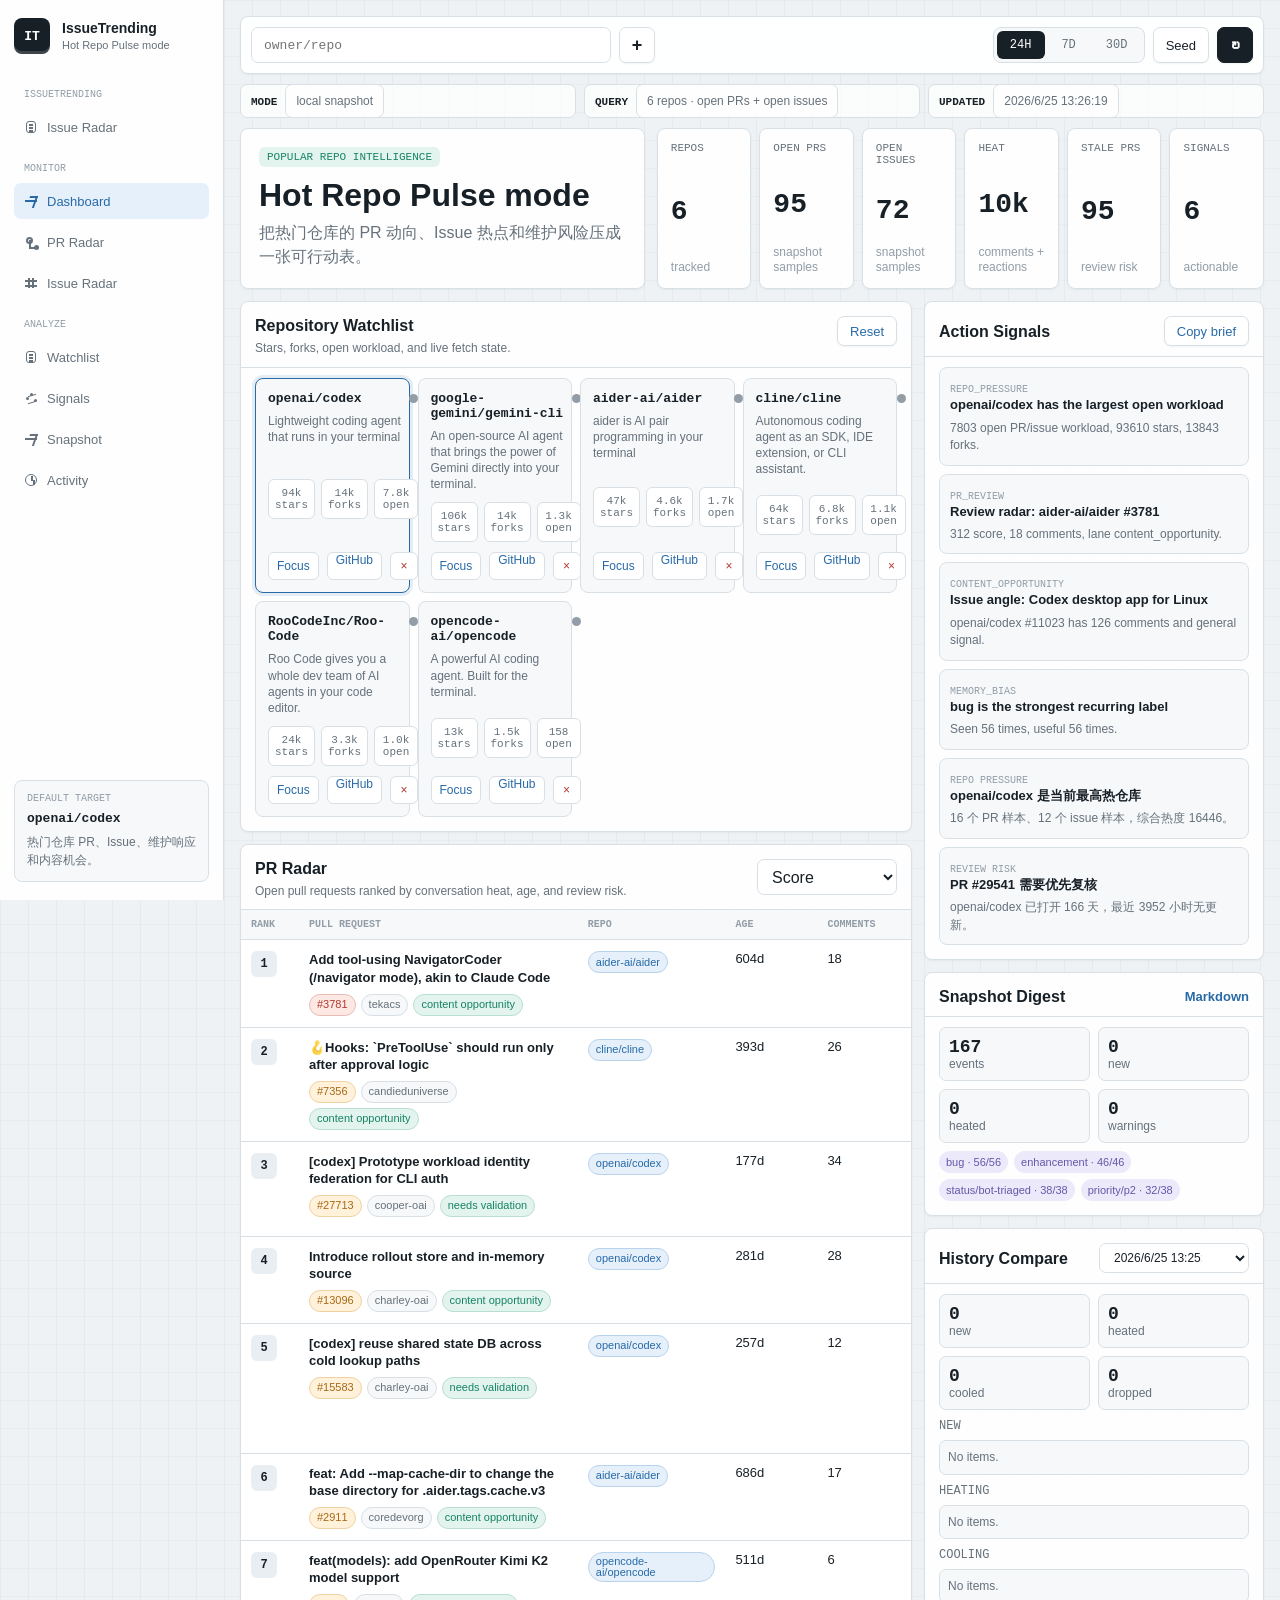
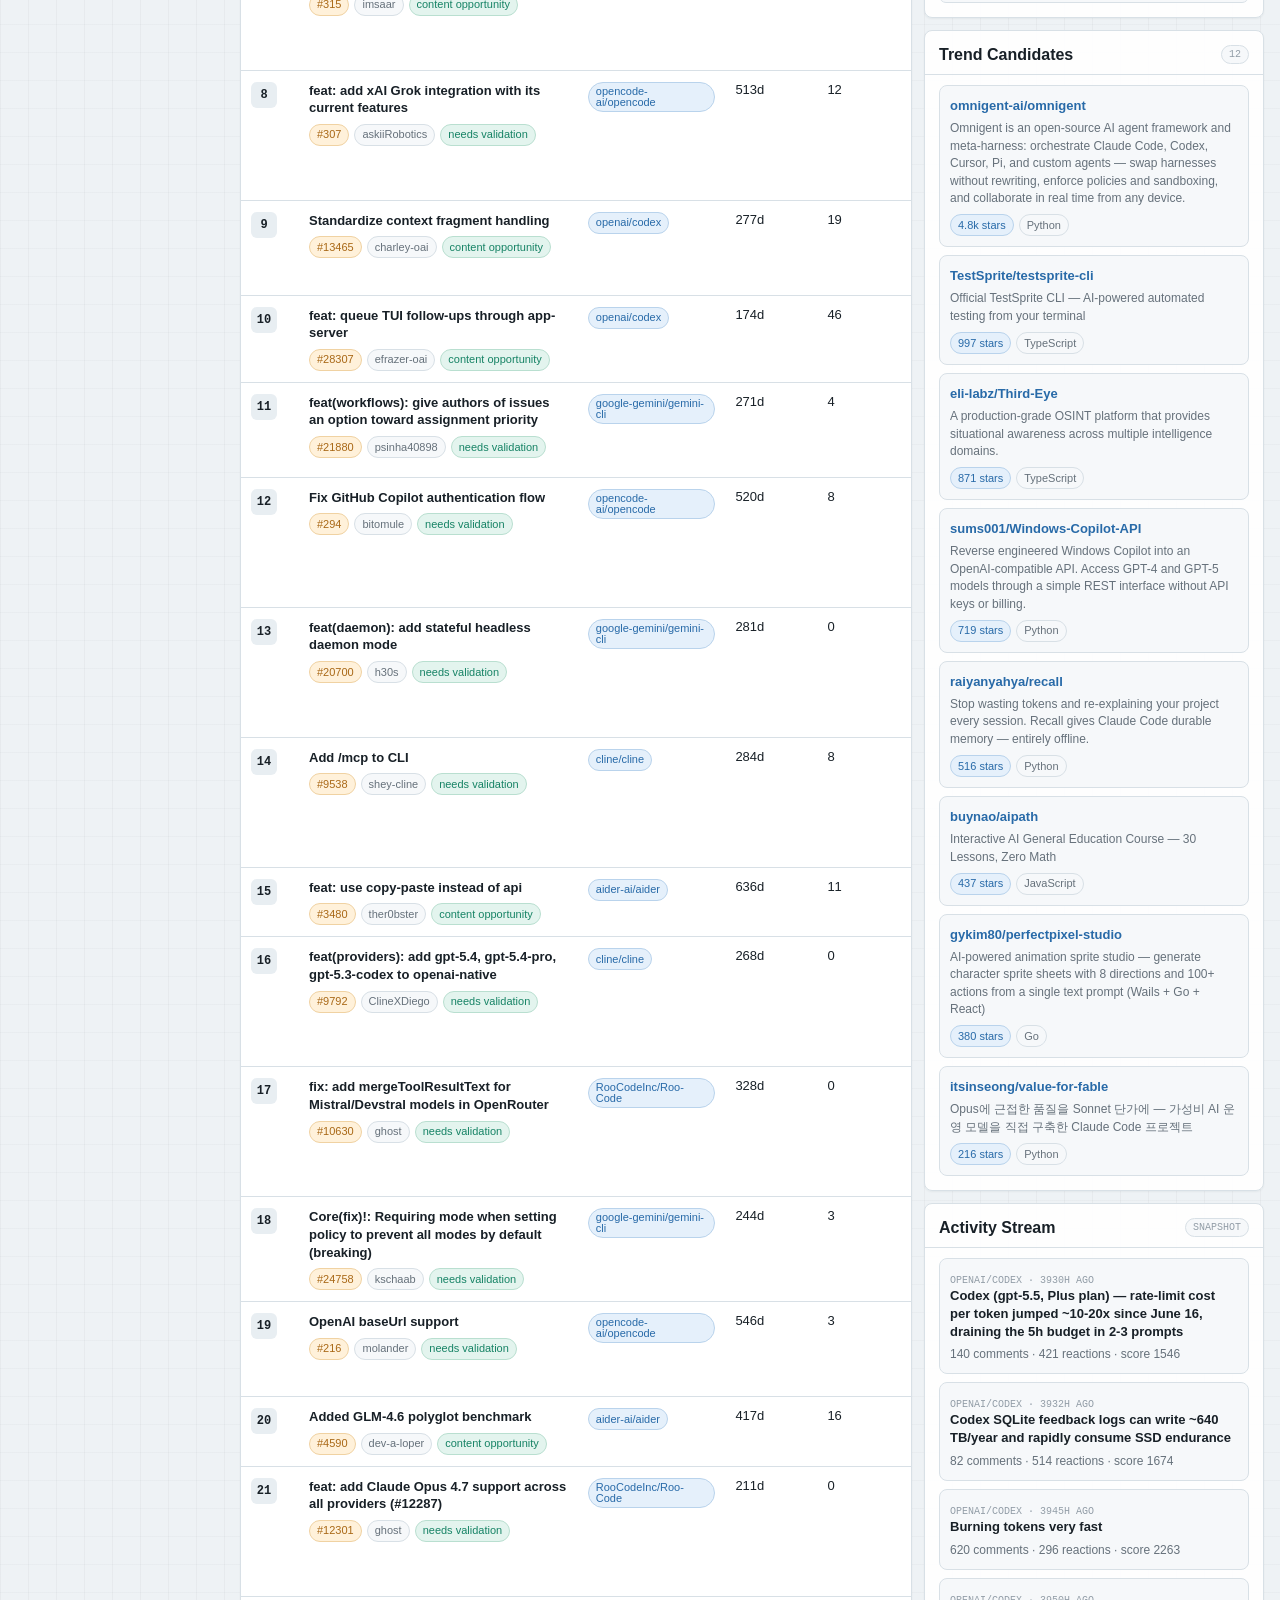
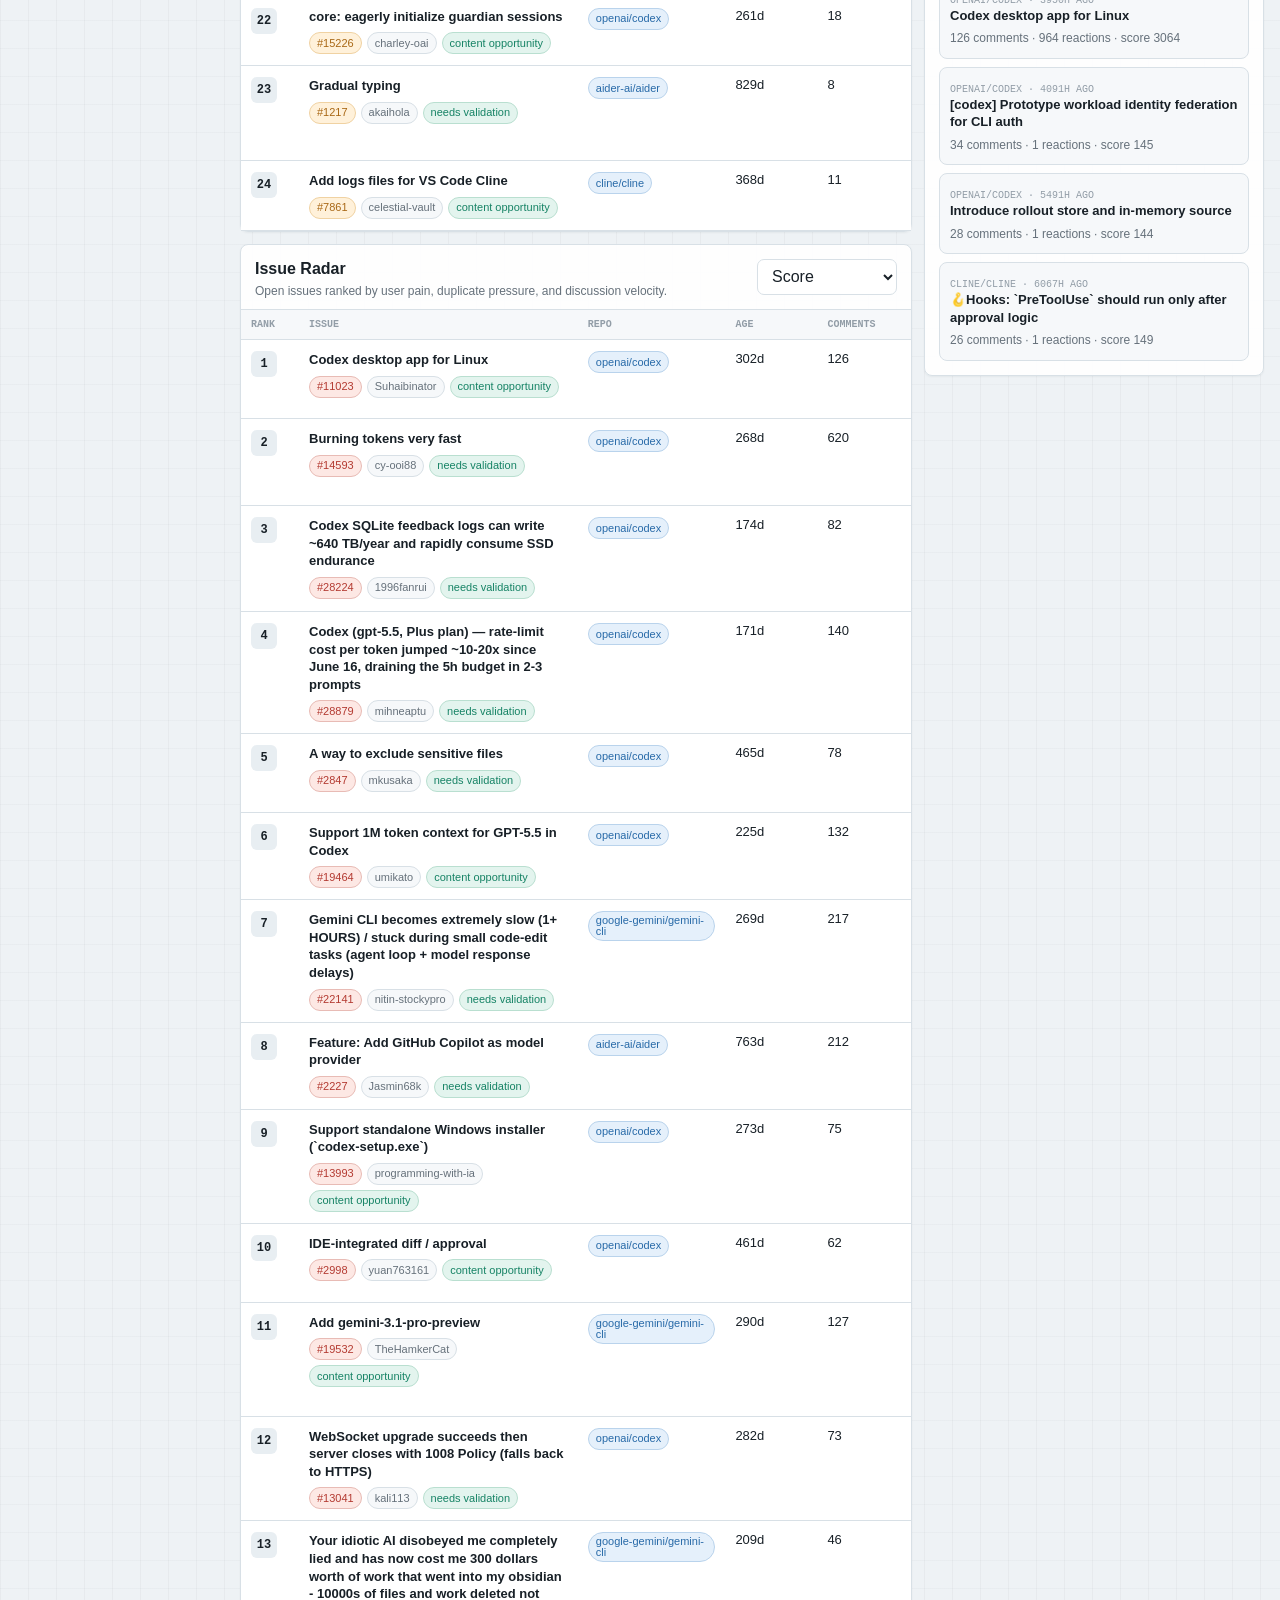
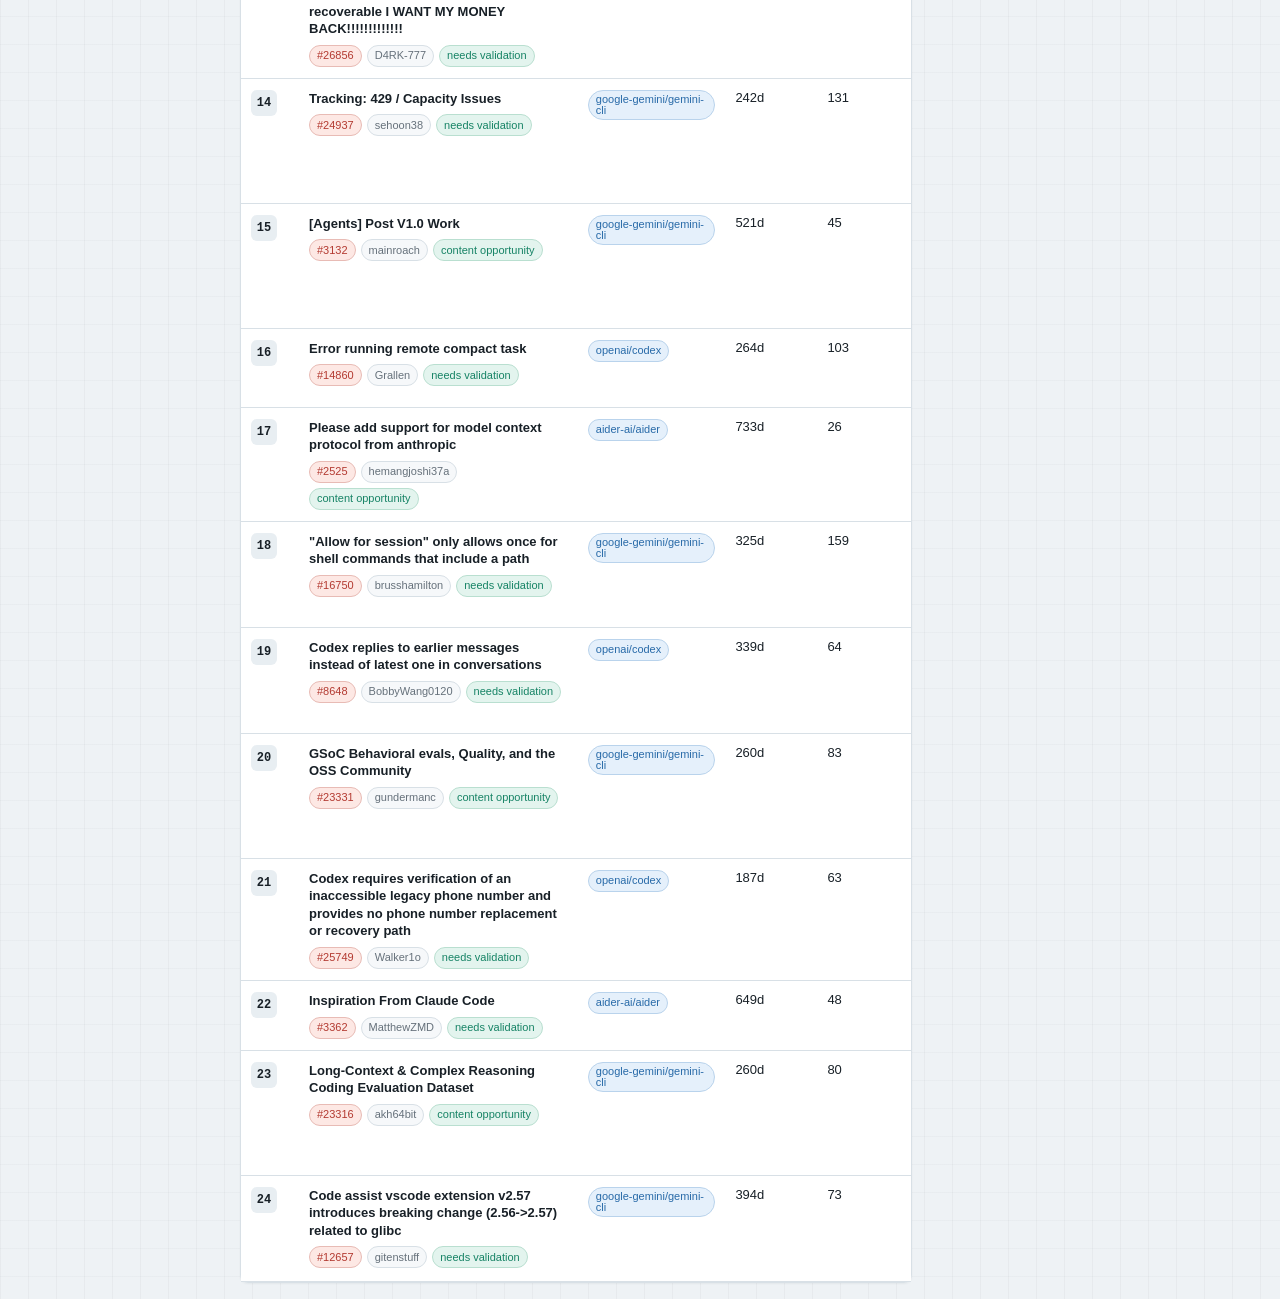
==== hot-repo-pulse.html @ d0546d44 "Add Hot Repo Pulse mode" ====
<!doctype html>
<html lang="zh-CN">
  <head>
    <meta charset="utf-8" />
    <meta name="viewport" content="width=device-width, initial-scale=1" />
    <title>IssueTrending | Hot Repo Pulse Mode</title>
    <meta
      name="description"
      content="IssueTrending Hot Repo Pulse mode monitors popular GitHub repositories, open pull requests, issue spikes, stale reviews, and evidence-backed product signals."
    />
    <link rel="icon" href="data:image/svg+xml,%3Csvg xmlns='http://www.w3.org/2000/svg' viewBox='0 0 64 64'%3E%3Crect width='64' height='64' rx='10' fill='%23182027'/%3E%3Cpath d='M14 36h8l5-14 9 24 6-16h8' fill='none' stroke='%23ffffff' stroke-width='5' stroke-linecap='round' stroke-linejoin='round'/%3E%3C/svg%3E" />
    <link rel="stylesheet" href="./hot-repo-pulse.css" />
  </head>
  <body>
    <div class="app-shell">
      <aside class="sidebar" aria-label="Primary navigation">
        <a class="brand" href="./index.html" aria-label="IssueTrending home">
          <span class="brand-mark">IT</span>
          <span>
            <strong>IssueTrending</strong>
            <small>Hot Repo Pulse mode</small>
          </span>
        </a>

        <nav class="nav-list">
          <span class="nav-group">IssueTrending</span>
          <a class="nav-item" href="./index.html"><span class="nav-icon repo"></span>Issue Radar</a>
          <span class="nav-group">Monitor</span>
          <a class="nav-item active" href="#dashboard"><span class="nav-icon pulse"></span>Dashboard</a>
          <a class="nav-item" href="#prs"><span class="nav-icon branch"></span>PR Radar</a>
          <a class="nav-item" href="#issues"><span class="nav-icon hash"></span>Issue Radar</a>
          <span class="nav-group">Analyze</span>
          <a class="nav-item" href="#repos"><span class="nav-icon repo"></span>Watchlist</a>
          <a class="nav-item" href="#signals"><span class="nav-icon signal"></span>Signals</a>
          <a class="nav-item" href="#snapshot"><span class="nav-icon pulse"></span>Snapshot</a>
          <a class="nav-item" href="#timeline"><span class="nav-icon clock"></span>Activity</a>
        </nav>

        <section class="sidebar-note" aria-label="Monitor scope">
          <span class="note-label">Default target</span>
          <strong>openai/codex</strong>
          <p>热门仓库 PR、Issue、维护响应和内容机会。</p>
        </section>
      </aside>

      <main class="main" id="dashboard">
        <header class="topbar">
          <form class="repo-form" id="repoForm" autocomplete="off">
            <label class="sr-only" for="repoInput">Repository</label>
            <input id="repoInput" name="repo" type="search" placeholder="owner/repo" spellcheck="false" />
            <button class="icon-button" type="submit" title="Add repository" aria-label="Add repository">+</button>
          </form>

          <div class="toolbar" aria-label="Monitor controls">
            <div class="segmented" aria-label="Time window">
              <button class="active" type="button" data-window="24h">24H</button>
              <button type="button" data-window="7d">7D</button>
              <button type="button" data-window="30d">30D</button>
            </div>
            <button class="tool-button" id="seedButton" type="button">Seed</button>
            <button class="icon-button primary" id="refreshButton" type="button" title="Refresh GitHub data" aria-label="Refresh GitHub data">
              <span class="refresh-glyph">↻</span>
            </button>
          </div>
        </header>

        <div class="run-strip" aria-live="polite">
          <span><strong>Mode</strong><span id="modeLabel">seed snapshot</span></span>
          <span><strong>Query</strong><span id="queryLabel">open PRs + open issues</span></span>
          <span><strong>Updated</strong><span id="updatedLabel">local seed</span></span>
        </div>

        <section class="overview">
          <div class="title-block">
            <span class="eyebrow">Popular repo intelligence</span>
            <h1>Hot Repo Pulse mode</h1>
            <p>把热门仓库的 PR 动向、Issue 热点和维护风险压成一张可行动表。</p>
          </div>

          <div class="metric-grid" aria-label="Monitor metrics">
            <article class="metric">
              <span class="metric-label">Repos</span>
              <strong id="metricRepos">0</strong>
              <small>tracked</small>
            </article>
            <article class="metric">
              <span class="metric-label">Open PRs</span>
              <strong id="metricPrs">0</strong>
              <small id="metricPrsMeta">ranked</small>
            </article>
            <article class="metric">
              <span class="metric-label">Open Issues</span>
              <strong id="metricIssues">0</strong>
              <small id="metricIssuesMeta">ranked</small>
            </article>
            <article class="metric">
              <span class="metric-label">Heat</span>
              <strong id="metricHeat">0</strong>
              <small>comments + reactions</small>
            </article>
            <article class="metric">
              <span class="metric-label">Stale PRs</span>
              <strong id="metricStale">0</strong>
              <small>review risk</small>
            </article>
            <article class="metric">
              <span class="metric-label">Signals</span>
              <strong id="metricSignals">0</strong>
              <small>actionable</small>
            </article>
          </div>
        </section>

        <section class="workspace">
          <div class="primary-column">
            <section class="panel" id="repos">
              <div class="section-head">
                <div>
                  <h2>Repository Watchlist</h2>
                  <p>Stars, forks, open workload, and live fetch state.</p>
                </div>
                <div class="section-actions">
                  <button class="text-button" type="button" id="resetReposButton">Reset</button>
                </div>
              </div>
              <div class="repo-grid" id="repoGrid"></div>
            </section>

            <section class="panel" id="prs">
              <div class="section-head">
                <div>
                  <h2>PR Radar</h2>
                  <p>Open pull requests ranked by conversation heat, age, and review risk.</p>
                </div>
                <div class="section-actions">
                  <select id="prSort" aria-label="PR sort">
                    <option value="score">Score</option>
                    <option value="comments">Comments</option>
                    <option value="age">Age</option>
                    <option value="repo">Repo</option>
                  </select>
                </div>
              </div>
              <div class="table-shell">
                <table>
                  <thead>
                    <tr>
                      <th>Rank</th>
                      <th>Pull Request</th>
                      <th>Repo</th>
                      <th>Age</th>
                      <th>Comments</th>
                      <th>Signals</th>
                      <th>Score</th>
                    </tr>
                  </thead>
                  <tbody id="prTable"></tbody>
                </table>
              </div>
            </section>

            <section class="panel" id="issues">
              <div class="section-head">
                <div>
                  <h2>Issue Radar</h2>
                  <p>Open issues ranked by user pain, duplicate pressure, and discussion velocity.</p>
                </div>
                <div class="section-actions">
                  <select id="issueSort" aria-label="Issue sort">
                    <option value="score">Score</option>
                    <option value="comments">Comments</option>
                    <option value="age">Age</option>
                    <option value="repo">Repo</option>
                  </select>
                </div>
              </div>
              <div class="table-shell">
                <table>
                  <thead>
                    <tr>
                      <th>Rank</th>
                      <th>Issue</th>
                      <th>Repo</th>
                      <th>Age</th>
                      <th>Comments</th>
                      <th>Labels</th>
                      <th>Score</th>
                    </tr>
                  </thead>
                  <tbody id="issueTable"></tbody>
                </table>
              </div>
            </section>
          </div>

          <aside class="rail">
            <section class="panel compact" id="signals">
              <div class="section-head tight">
                <h2>Action Signals</h2>
                <button class="text-button" type="button" id="copyBriefButton">Copy brief</button>
              </div>
              <div class="signal-list" id="signalList"></div>
            </section>

            <section class="panel compact" id="snapshot">
              <div class="section-head tight">
                <h2>Snapshot Digest</h2>
                <a class="text-link" href="./data/latest.md" target="_blank" rel="noreferrer">Markdown</a>
              </div>
              <div class="snapshot-facts" id="snapshotFacts"></div>
            </section>

            <section class="panel compact" id="history">
              <div class="section-head tight">
                <h2>History Compare</h2>
                <select id="historySelect" aria-label="Compare with snapshot"></select>
              </div>
              <div class="compare-panel" id="comparePanel"></div>
            </section>

            <section class="panel compact" id="candidates">
              <div class="section-head tight">
                <h2>Trend Candidates</h2>
                <span class="mini-status" id="candidateStatus">seed</span>
              </div>
              <div class="candidate-list" id="candidateList"></div>
            </section>

            <section class="panel compact" id="timeline">
              <div class="section-head tight">
                <h2>Activity Stream</h2>
                <span class="mini-status" id="activityStatus">seed</span>
              </div>
              <div class="activity-list" id="activityList"></div>
            </section>
          </aside>
        </section>
      </main>
    </div>

    <dialog class="detail-dialog" id="detailDialog">
      <button class="dialog-close" type="button" id="closeDialog" aria-label="Close">×</button>
      <div id="detailContent"></div>
    </dialog>

    <script src="./hot-repo-pulse.js"></script>
  </body>
</html>
---- hot-repo-pulse.css ----
:root {
  color-scheme: light;
  --bg: #eef2f5;
  --surface: #ffffff;
  --surface-2: #f6f8fa;
  --surface-3: #e8eef2;
  --ink: #182027;
  --muted: #66717b;
  --quiet: #929da7;
  --line: #d8e0e6;
  --line-strong: #b7c3cc;
  --green: #168365;
  --green-soft: #e3f4ee;
  --blue: #286aa8;
  --blue-soft: #e5f0fb;
  --amber: #a96816;
  --amber-soft: #fff1da;
  --red: #b33a31;
  --red-soft: #fde8e4;
  --violet: #6657a9;
  --violet-soft: #ece9fa;
  --shadow: 0 1px 2px rgba(24, 32, 39, 0.05);
  --mono: "SFMono-Regular", Consolas, "Liberation Mono", Menlo, monospace;
  --sans: ui-sans-serif, -apple-system, BlinkMacSystemFont, "Segoe UI", "PingFang SC", "Microsoft YaHei", sans-serif;
}

* {
  box-sizing: border-box;
}

html {
  scroll-behavior: smooth;
}

body {
  margin: 0;
  background:
    linear-gradient(90deg, rgba(24, 32, 39, 0.035) 1px, transparent 1px) 0 0 / 28px 28px,
    linear-gradient(rgba(24, 32, 39, 0.025) 1px, transparent 1px) 0 0 / 28px 28px,
    var(--bg);
  color: var(--ink);
  font-family: var(--sans);
  letter-spacing: 0;
}

button,
input,
select {
  font: inherit;
}

button {
  cursor: pointer;
}

a {
  color: inherit;
  text-decoration: none;
}

.sr-only {
  position: absolute;
  width: 1px;
  height: 1px;
  padding: 0;
  margin: -1px;
  overflow: hidden;
  clip: rect(0, 0, 0, 0);
  border: 0;
}

.app-shell {
  min-height: 100vh;
  display: grid;
  grid-template-columns: 224px minmax(0, 1fr);
}

.sidebar {
  position: sticky;
  top: 0;
  height: 100vh;
  padding: 18px 14px;
  border-right: 1px solid var(--line);
  background: rgba(255, 255, 255, 0.9);
  backdrop-filter: blur(16px);
  display: flex;
  flex-direction: column;
  gap: 22px;
}

.brand {
  display: flex;
  align-items: center;
  gap: 12px;
  min-width: 0;
}

.brand-mark {
  width: 36px;
  height: 36px;
  display: grid;
  place-items: center;
  border-radius: 8px;
  color: #fff;
  background: var(--ink);
  font-family: var(--mono);
  font-weight: 800;
  font-size: 13px;
  box-shadow: inset 0 -3px 0 rgba(255, 255, 255, 0.16);
}

.brand strong,
.brand small {
  display: block;
}

.brand strong {
  font-size: 14px;
  line-height: 1.1;
}

.brand small {
  margin-top: 3px;
  color: var(--muted);
  font-size: 11px;
}

.nav-list {
  display: grid;
  gap: 5px;
}

.nav-group {
  margin: 13px 10px 4px;
  color: var(--quiet);
  font-family: var(--mono);
  font-size: 10px;
  text-transform: uppercase;
}

.nav-item {
  display: flex;
  align-items: center;
  gap: 9px;
  min-height: 36px;
  padding: 9px 10px;
  border-radius: 7px;
  color: var(--muted);
  font-size: 13px;
}

.nav-item:hover,
.nav-item.active {
  background: var(--blue-soft);
  color: var(--blue);
}

.nav-icon {
  position: relative;
  flex: 0 0 14px;
  width: 14px;
  height: 14px;
  color: currentColor;
}

.nav-icon::before,
.nav-icon::after {
  position: absolute;
  content: "";
}

.nav-icon.pulse::before {
  left: 1px;
  right: 1px;
  top: 6px;
  height: 2px;
  background: currentColor;
}

.nav-icon.pulse::after {
  left: 4px;
  top: 2px;
  width: 6px;
  height: 10px;
  border: 2px solid currentColor;
  border-left: 0;
  border-bottom: 0;
  transform: skewX(-20deg);
}

.nav-icon.branch::before {
  left: 2px;
  top: 2px;
  width: 3px;
  height: 3px;
  border: 2px solid currentColor;
  border-radius: 50%;
  box-shadow: 7px 7px 0 -1px currentColor;
}

.nav-icon.branch::after {
  left: 5px;
  top: 5px;
  width: 7px;
  height: 7px;
  border-left: 2px solid currentColor;
  border-bottom: 2px solid currentColor;
}

.nav-icon.hash::before {
  inset: 2px 4px;
  border-left: 2px solid currentColor;
  border-right: 2px solid currentColor;
}

.nav-icon.hash::after {
  left: 1px;
  right: 1px;
  top: 4px;
  height: 2px;
  background: currentColor;
  box-shadow: 0 5px 0 currentColor;
}

.nav-icon.repo::before {
  inset: 1px 2px;
  border: 1.5px solid currentColor;
  border-radius: 3px;
}

.nav-icon.repo::after {
  left: 5px;
  top: 4px;
  width: 4px;
  height: 1.5px;
  background: currentColor;
  box-shadow: 0 3px 0 currentColor, 0 6px 0 currentColor;
}

.nav-icon.signal::before {
  left: 2px;
  top: 6px;
  width: 3px;
  height: 3px;
  background: currentColor;
  border-radius: 50%;
  box-shadow: 4px -4px 0 currentColor, 8px 2px 0 currentColor;
}

.nav-icon.signal::after {
  left: 4px;
  top: 4px;
  width: 8px;
  height: 6px;
  border-top: 1.5px solid currentColor;
  border-bottom: 1.5px solid currentColor;
  transform: skewY(-18deg);
}

.nav-icon.clock::before {
  inset: 1px;
  border: 1.5px solid currentColor;
  border-radius: 50%;
}

.nav-icon.clock::after {
  left: 7px;
  top: 3px;
  width: 1.5px;
  height: 5px;
  background: currentColor;
  box-shadow: 2px 4px 0 currentColor;
}

.sidebar-note {
  margin-top: auto;
  padding: 12px;
  border: 1px solid var(--line);
  border-radius: 8px;
  background: var(--surface-2);
}

.note-label {
  display: block;
  color: var(--quiet);
  font-family: var(--mono);
  font-size: 10px;
  text-transform: uppercase;
}

.sidebar-note strong {
  display: block;
  margin-top: 7px;
  font-family: var(--mono);
  font-size: 13px;
}

.sidebar-note p {
  margin: 7px 0 0;
  color: var(--muted);
  font-size: 12px;
  line-height: 1.5;
}

.main {
  min-width: 0;
  padding: 16px;
}

.topbar {
  position: sticky;
  top: 0;
  z-index: 5;
  display: flex;
  align-items: center;
  justify-content: space-between;
  gap: 14px;
  min-height: 58px;
  padding: 10px;
  border: 1px solid var(--line);
  border-radius: 8px;
  background: rgba(255, 255, 255, 0.94);
  backdrop-filter: blur(16px);
  box-shadow: var(--shadow);
}

.repo-form {
  display: grid;
  grid-template-columns: minmax(220px, 360px) 36px;
  gap: 8px;
  min-width: 0;
}

.repo-form input,
select {
  min-height: 36px;
  border: 1px solid var(--line);
  border-radius: 7px;
  background: var(--surface);
  color: var(--ink);
  outline: none;
}

.repo-form input {
  width: 100%;
  padding: 0 12px;
  font-family: var(--mono);
  font-size: 13px;
}

.repo-form input:focus,
select:focus {
  border-color: var(--blue);
  box-shadow: 0 0 0 3px rgba(40, 106, 168, 0.14);
}

.toolbar,
.section-actions {
  display: flex;
  align-items: center;
  gap: 8px;
}

.segmented {
  display: grid;
  grid-template-columns: repeat(3, 48px);
  min-height: 36px;
  padding: 3px;
  border: 1px solid var(--line);
  border-radius: 8px;
  background: var(--surface-2);
}

.segmented button {
  border: 0;
  border-radius: 6px;
  background: transparent;
  color: var(--muted);
  font-family: var(--mono);
  font-size: 12px;
}

.segmented button.active {
  background: var(--ink);
  color: #fff;
}

.icon-button,
.tool-button,
.text-button {
  min-height: 36px;
  border: 1px solid var(--line);
  border-radius: 7px;
  background: var(--surface);
  color: var(--ink);
  box-shadow: var(--shadow);
}

.icon-button {
  width: 36px;
  display: grid;
  place-items: center;
  font-size: 18px;
  font-weight: 700;
}

.icon-button.primary {
  border-color: var(--ink);
  background: var(--ink);
  color: #fff;
}

.tool-button,
.text-button {
  padding: 0 12px;
  font-size: 13px;
}

.text-button {
  min-height: 30px;
  color: var(--blue);
}

.icon-button:disabled,
.tool-button:disabled {
  cursor: not-allowed;
  opacity: 0.62;
}

.refresh-glyph {
  display: block;
  transform: translateY(-1px);
}

.refreshing .refresh-glyph {
  animation: spin 0.9s linear infinite;
}

@keyframes spin {
  to {
    transform: translateY(-1px) rotate(360deg);
  }
}

.run-strip {
  display: grid;
  grid-template-columns: repeat(3, minmax(0, 1fr));
  gap: 8px;
  margin: 10px 0;
}

.run-strip span {
  min-width: 0;
  padding: 9px 10px;
  border: 1px solid var(--line);
  border-radius: 7px;
  background: rgba(255, 255, 255, 0.76);
  color: var(--muted);
  font-size: 12px;
  overflow: hidden;
  text-overflow: ellipsis;
  white-space: nowrap;
}

.run-strip strong {
  margin-right: 8px;
  color: var(--ink);
  font-family: var(--mono);
  font-size: 11px;
  text-transform: uppercase;
}

.overview {
  display: grid;
  grid-template-columns: minmax(280px, 0.8fr) minmax(0, 1.2fr);
  gap: 12px;
  align-items: stretch;
  margin-bottom: 12px;
}

.title-block,
.panel,
.metric {
  border: 1px solid var(--line);
  border-radius: 8px;
  background: rgba(255, 255, 255, 0.92);
  box-shadow: var(--shadow);
}

.title-block {
  min-height: 152px;
  padding: 18px;
  display: flex;
  flex-direction: column;
  justify-content: center;
}

.eyebrow {
  width: max-content;
  max-width: 100%;
  padding: 4px 8px;
  border-radius: 6px;
  background: var(--green-soft);
  color: var(--green);
  font-family: var(--mono);
  font-size: 11px;
  text-transform: uppercase;
}

.title-block h1 {
  margin: 12px 0 8px;
  font-size: 32px;
  line-height: 1.05;
}

.title-block p {
  margin: 0;
  color: var(--muted);
  line-height: 1.55;
}

.metric-grid {
  display: grid;
  grid-template-columns: repeat(6, minmax(0, 1fr));
  gap: 8px;
}

.metric {
  min-height: 152px;
  padding: 13px;
  display: flex;
  flex-direction: column;
  justify-content: space-between;
}

.metric-label {
  color: var(--muted);
  font-family: var(--mono);
  font-size: 11px;
  text-transform: uppercase;
}

.metric strong {
  display: block;
  margin: 14px 0 4px;
  font-family: var(--mono);
  font-size: 28px;
  line-height: 1;
}

.metric small {
  color: var(--quiet);
  font-size: 12px;
  line-height: 1.25;
}

.workspace {
  display: grid;
  grid-template-columns: minmax(0, 1fr) 340px;
  gap: 12px;
  align-items: start;
}

.primary-column,
.rail {
  display: grid;
  gap: 12px;
}

.panel {
  min-width: 0;
}

.section-head {
  display: flex;
  align-items: flex-start;
  justify-content: space-between;
  gap: 14px;
  padding: 14px 14px 10px;
  border-bottom: 1px solid var(--line);
}

.section-head.tight {
  align-items: center;
}

.section-head h2 {
  margin: 0;
  font-size: 16px;
  line-height: 1.2;
}

.section-head p {
  margin: 5px 0 0;
  color: var(--muted);
  font-size: 12px;
  line-height: 1.35;
}

select {
  padding: 0 30px 0 10px;
  color: var(--ink);
}

.repo-grid {
  display: grid;
  grid-template-columns: repeat(4, minmax(0, 1fr));
  gap: 8px;
  padding: 10px 14px 14px;
}

.repo-card {
  min-height: 144px;
  padding: 12px;
  border: 1px solid var(--line);
  border-radius: 8px;
  background: var(--surface-2);
  display: grid;
  align-content: space-between;
  gap: 10px;
}

.repo-card.selected {
  border-color: var(--blue);
  box-shadow: 0 0 0 3px rgba(40, 106, 168, 0.12);
}

.repo-card-top {
  display: flex;
  justify-content: space-between;
  gap: 8px;
}

.repo-card h3 {
  margin: 0;
  min-width: 0;
  font-family: var(--mono);
  font-size: 13px;
  overflow-wrap: anywhere;
}

.repo-card p {
  margin: 7px 0 0;
  color: var(--muted);
  font-size: 12px;
  line-height: 1.35;
}

.repo-status {
  flex: 0 0 auto;
  width: 9px;
  height: 9px;
  margin-top: 3px;
  border-radius: 50%;
  background: var(--quiet);
}

.repo-status.live {
  background: var(--green);
}

.repo-status.error {
  background: var(--red);
}

.repo-card-metrics {
  display: grid;
  grid-template-columns: repeat(3, 1fr);
  gap: 6px;
}

.repo-card-metrics span {
  padding: 7px 6px;
  border: 1px solid var(--line);
  border-radius: 6px;
  background: var(--surface);
  color: var(--muted);
  font-family: var(--mono);
  font-size: 11px;
  text-align: center;
}

.repo-delta {
  display: flex;
  flex-wrap: wrap;
  gap: 5px;
}

.repo-delta span,
.delta {
  display: inline-flex;
  align-items: center;
  min-height: 20px;
  padding: 2px 6px;
  border-radius: 999px;
  background: var(--green-soft);
  color: var(--green);
  font-family: var(--mono);
  font-size: 10px;
}

.delta {
  margin-left: 6px;
}

.delta.quiet {
  background: var(--surface-3);
  color: var(--muted);
}

.repo-card-actions {
  display: flex;
  align-items: center;
  justify-content: space-between;
  gap: 8px;
}

.repo-card-actions button,
.repo-card-actions a {
  min-height: 28px;
  padding: 0 8px;
  border: 1px solid var(--line);
  border-radius: 6px;
  background: var(--surface);
  color: var(--blue);
  font-size: 12px;
}

.repo-card-actions .remove-repo {
  width: 28px;
  padding: 0;
  color: var(--red);
}

.table-shell {
  overflow: auto;
}

table {
  width: 100%;
  min-width: 820px;
  border-collapse: collapse;
  table-layout: fixed;
}

th {
  padding: 9px 10px;
  color: var(--quiet);
  font-family: var(--mono);
  font-size: 10px;
  text-align: left;
  text-transform: uppercase;
  background: var(--surface-2);
  border-bottom: 1px solid var(--line);
}

td {
  padding: 11px 10px;
  border-bottom: 1px solid var(--line);
  vertical-align: top;
  font-size: 13px;
}

th:first-child,
td:first-child {
  width: 58px;
}

th:nth-child(2),
td:nth-child(2) {
  width: 34%;
}

th:nth-child(3),
td:nth-child(3) {
  width: 18%;
}

th:nth-child(4),
td:nth-child(4),
th:nth-child(5),
td:nth-child(5),
th:nth-child(7),
td:nth-child(7) {
  width: 92px;
}

tbody tr {
  background: var(--surface);
}

tbody tr:hover {
  background: #fbfcfd;
}

.rank {
  display: inline-grid;
  place-items: center;
  width: 26px;
  height: 26px;
  border-radius: 6px;
  background: var(--surface-3);
  font-family: var(--mono);
  font-size: 12px;
  font-weight: 800;
}

.item-title {
  display: inline;
  border: 0;
  padding: 0;
  background: transparent;
  color: var(--ink);
  font-weight: 700;
  line-height: 1.35;
  text-align: left;
}

.item-title:hover {
  color: var(--blue);
  text-decoration: underline;
}

.item-meta {
  display: flex;
  flex-wrap: wrap;
  gap: 5px;
  margin-top: 7px;
}

.pill,
.label-pill {
  display: inline-flex;
  align-items: center;
  min-height: 22px;
  padding: 3px 7px;
  border-radius: 999px;
  border: 1px solid var(--line);
  background: var(--surface-2);
  color: var(--muted);
  font-size: 11px;
  line-height: 1;
}

.pill.green {
  border-color: #b9dfd0;
  background: var(--green-soft);
  color: var(--green);
}

.pill.amber {
  border-color: #f0d2a2;
  background: var(--amber-soft);
  color: var(--amber);
}

.pill.red {
  border-color: #e8bbb5;
  background: var(--red-soft);
  color: var(--red);
}

.pill.blue {
  border-color: #b9d3ec;
  background: var(--blue-soft);
  color: var(--blue);
}

.pill.violet {
  border-color: #cfc8ef;
  background: var(--violet-soft);
  color: var(--violet);
}

.score {
  font-family: var(--mono);
  font-weight: 800;
}

.score-bar {
  width: 74px;
  height: 6px;
  margin-top: 7px;
  border-radius: 999px;
  background: var(--surface-3);
  overflow: hidden;
}

.score-bar i {
  display: block;
  width: var(--value);
  height: 100%;
  border-radius: inherit;
  background: linear-gradient(90deg, var(--green), var(--blue));
}

.compact {
  overflow: hidden;
}

.signal-list,
.activity-list,
.candidate-list,
.snapshot-facts,
.compare-panel {
  display: grid;
  gap: 8px;
  padding: 10px 14px 14px;
}

.signal-item,
.activity-item,
.candidate-item {
  padding: 10px;
  border: 1px solid var(--line);
  border-radius: 8px;
  background: var(--surface-2);
}

.signal-item strong,
.activity-item strong {
  display: block;
  font-size: 13px;
  line-height: 1.35;
}

.signal-item p,
.activity-item p,
.candidate-item p {
  margin: 6px 0 0;
  color: var(--muted);
  font-size: 12px;
  line-height: 1.45;
}

.candidate-item a,
.text-link {
  color: var(--blue);
  font-weight: 700;
  font-size: 13px;
}

.snapshot-grid {
  display: grid;
  grid-template-columns: repeat(2, minmax(0, 1fr));
  gap: 8px;
}

.snapshot-grid span {
  padding: 9px;
  border: 1px solid var(--line);
  border-radius: 7px;
  background: var(--surface-2);
  color: var(--muted);
  font-size: 12px;
}

.snapshot-grid strong {
  display: block;
  color: var(--ink);
  font-family: var(--mono);
  font-size: 18px;
}

.memory-strip {
  display: flex;
  flex-wrap: wrap;
  gap: 6px;
}

.memory-strip span {
  padding: 5px 7px;
  border-radius: 999px;
  background: var(--violet-soft);
  color: var(--violet);
  font-size: 11px;
}

.compare-list {
  display: grid;
  gap: 8px;
}

.compare-group {
  display: grid;
  gap: 6px;
}

.compare-group a,
.compare-group p {
  display: grid;
  gap: 3px;
  margin: 0;
  padding: 8px;
  border: 1px solid var(--line);
  border-radius: 7px;
  background: var(--surface-2);
}

.compare-group strong {
  color: var(--blue);
  font-family: var(--mono);
  font-size: 11px;
}

.compare-group span,
.compare-group p {
  color: var(--muted);
  font-size: 12px;
  line-height: 1.35;
}

#historySelect {
  max-width: 150px;
  min-height: 30px;
  font-size: 12px;
}

.signal-kicker,
.mini-status {
  color: var(--quiet);
  font-family: var(--mono);
  font-size: 10px;
  text-transform: uppercase;
}

.mini-status {
  padding: 3px 7px;
  border: 1px solid var(--line);
  border-radius: 999px;
  background: var(--surface-2);
}

.empty-state {
  padding: 22px;
  color: var(--muted);
  text-align: center;
}

.detail-dialog {
  width: min(780px, calc(100vw - 32px));
  max-height: calc(100vh - 36px);
  padding: 0;
  border: 1px solid var(--line-strong);
  border-radius: 10px;
  background: var(--surface);
  color: var(--ink);
  box-shadow: 0 24px 80px rgba(24, 32, 39, 0.22);
}

.detail-dialog::backdrop {
  background: rgba(24, 32, 39, 0.34);
}

.dialog-close {
  position: absolute;
  right: 10px;
  top: 10px;
  z-index: 2;
  width: 32px;
  height: 32px;
  border: 1px solid var(--line);
  border-radius: 7px;
  background: var(--surface);
  color: var(--muted);
  font-size: 20px;
}

.detail-body {
  padding: 18px;
}

.detail-body h2 {
  margin: 0 42px 8px 0;
  font-size: 22px;
  line-height: 1.25;
}

.detail-body p {
  color: var(--muted);
  line-height: 1.55;
}

.detail-grid {
  display: grid;
  grid-template-columns: repeat(4, 1fr);
  gap: 8px;
  margin: 14px 0;
}

.detail-grid span {
  padding: 9px;
  border: 1px solid var(--line);
  border-radius: 7px;
  background: var(--surface-2);
  color: var(--muted);
  font-size: 12px;
}

.detail-grid strong {
  display: block;
  margin-bottom: 5px;
  color: var(--ink);
  font-family: var(--mono);
  font-size: 16px;
}

.detail-actions {
  display: flex;
  flex-wrap: wrap;
  gap: 8px;
  margin-top: 14px;
}

.detail-actions a,
.detail-actions button {
  min-height: 34px;
  padding: 0 10px;
  border: 1px solid var(--line);
  border-radius: 7px;
  background: var(--surface-2);
  color: var(--blue);
  font-size: 13px;
}

@media (max-width: 1180px) {
  .overview,
  .workspace {
    grid-template-columns: 1fr;
  }

  .rail {
    grid-template-columns: repeat(2, minmax(0, 1fr));
  }

  .metric-grid,
  .repo-grid {
    grid-template-columns: repeat(3, minmax(0, 1fr));
  }
}

@media (max-width: 820px) {
  .app-shell {
    grid-template-columns: 1fr;
  }

  .sidebar {
    position: static;
    height: auto;
    padding: 12px;
    border-right: 0;
    border-bottom: 1px solid var(--line);
  }

  .nav-list {
    grid-template-columns: repeat(3, minmax(0, 1fr));
  }

  .nav-group,
  .sidebar-note {
    display: none;
  }

  .nav-item {
    justify-content: center;
    min-width: 0;
    font-size: 12px;
  }

  .topbar {
    position: static;
    align-items: stretch;
    flex-direction: column;
  }

  .repo-form {
    grid-template-columns: minmax(0, 1fr) 36px;
  }

  .toolbar {
    justify-content: space-between;
  }

  .run-strip,
  .rail {
    grid-template-columns: 1fr;
  }

  .metric-grid,
  .repo-grid {
    grid-template-columns: repeat(2, minmax(0, 1fr));
  }

  .title-block h1 {
    font-size: 27px;
  }
}

@media (max-width: 540px) {
  .main {
    padding: 10px;
  }

  .nav-list {
    grid-template-columns: repeat(2, minmax(0, 1fr));
  }

  .metric-grid,
  .repo-grid {
    grid-template-columns: 1fr;
  }

  .metric {
    min-height: 96px;
  }

  .metric strong {
    font-size: 24px;
  }

  .section-head {
    flex-direction: column;
    align-items: stretch;
  }

  .detail-grid {
    grid-template-columns: repeat(2, 1fr);
  }
}
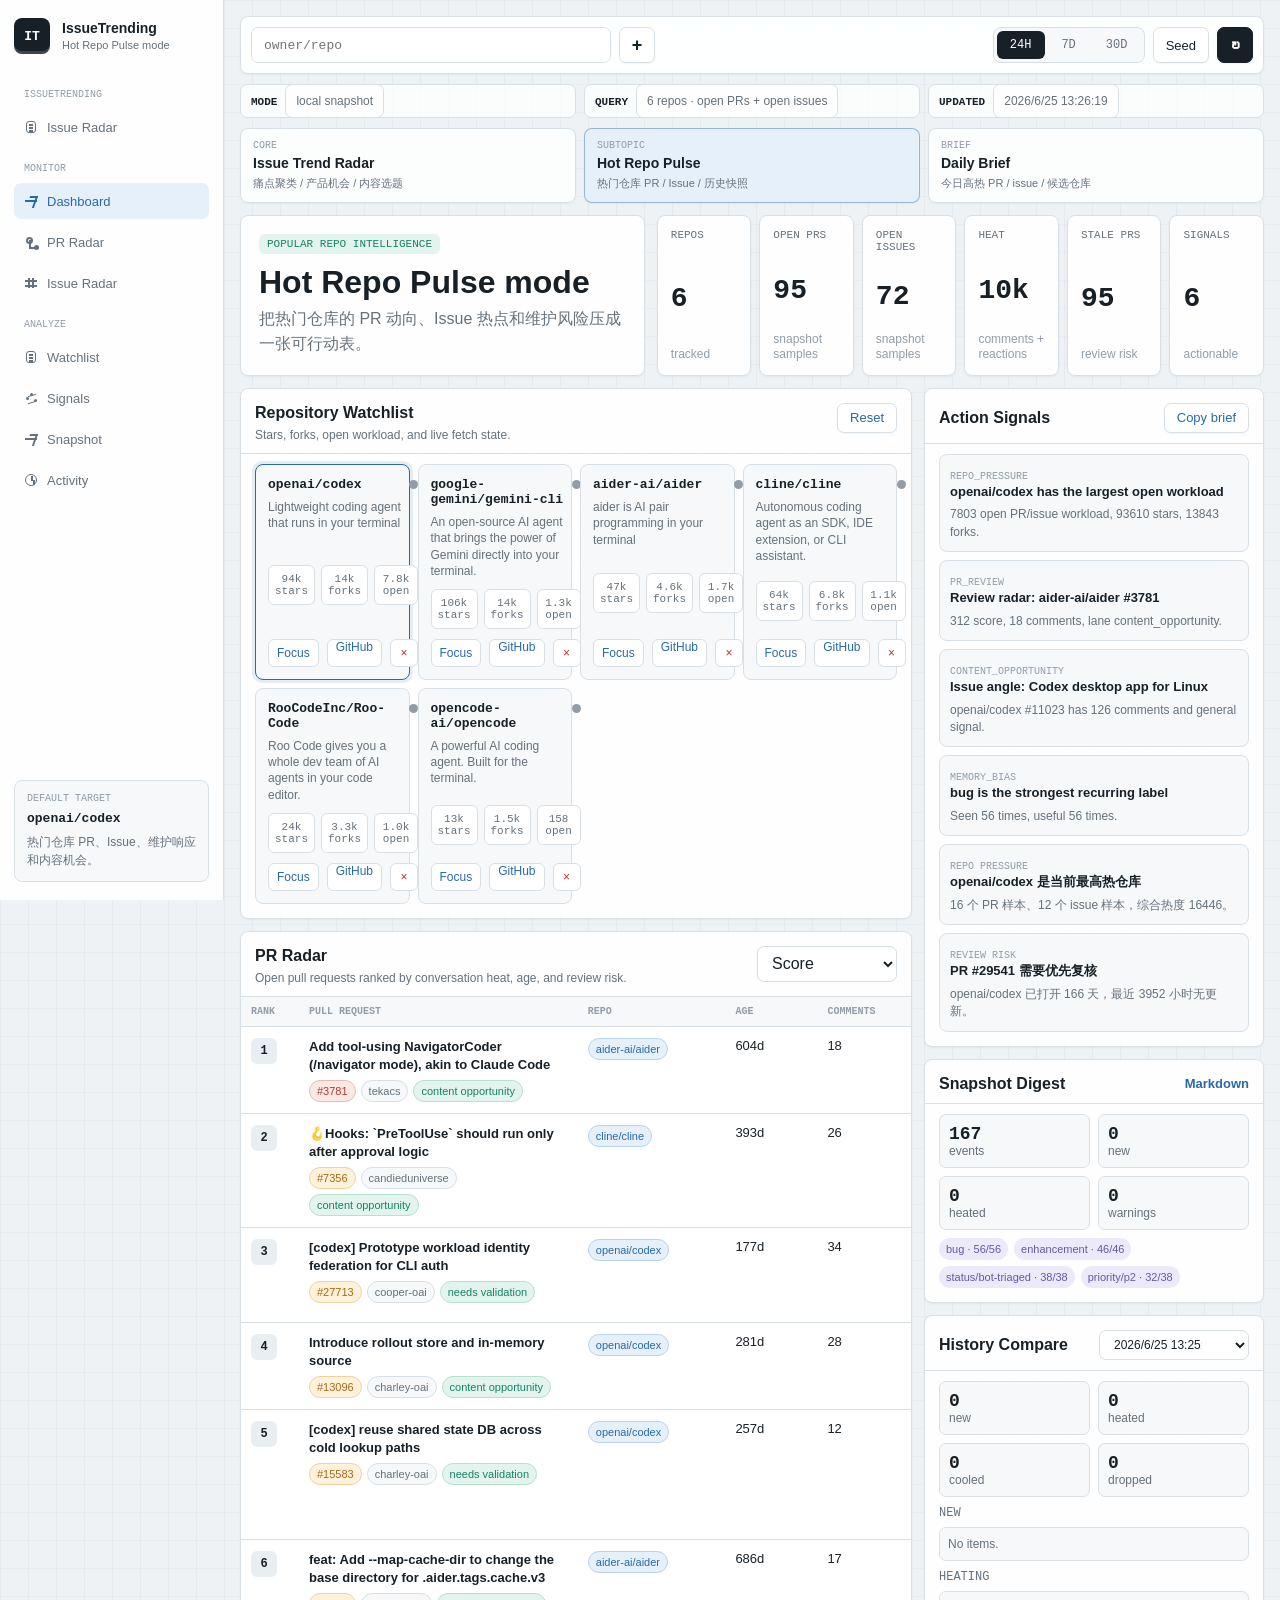
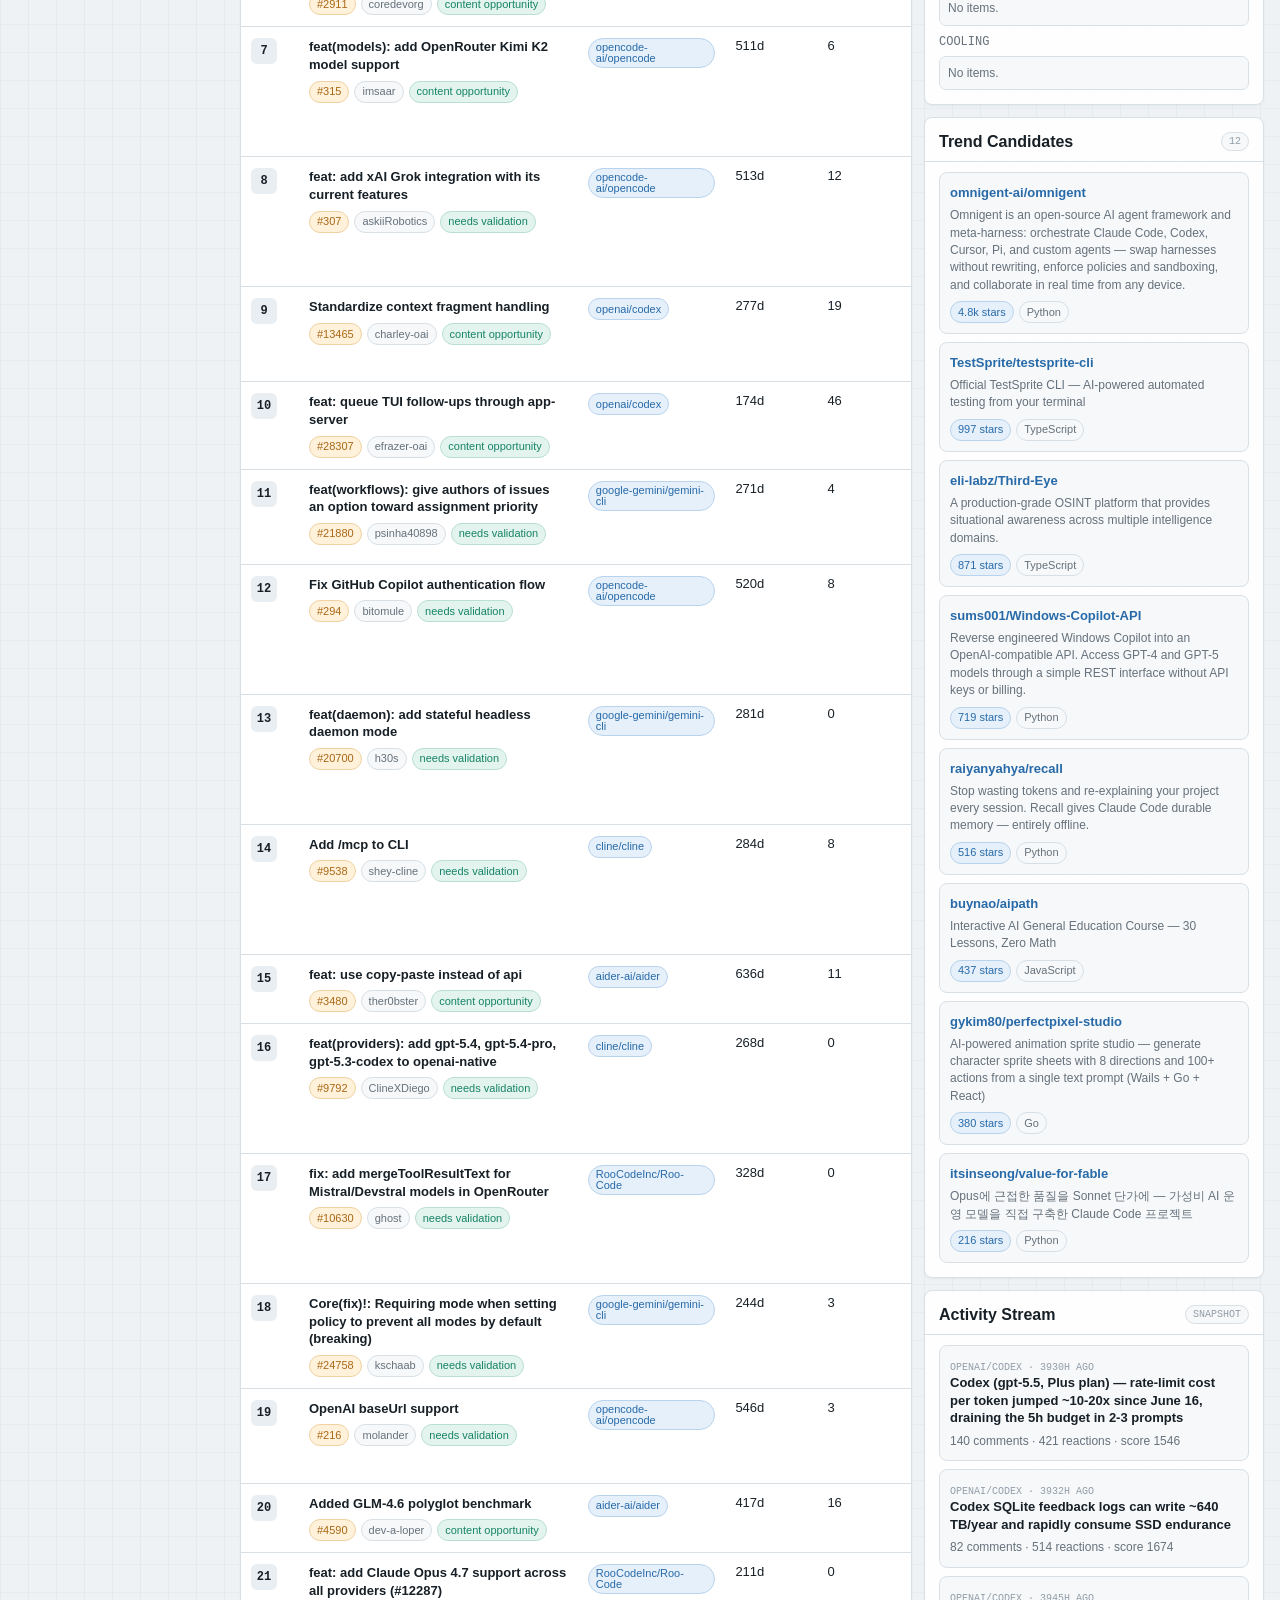
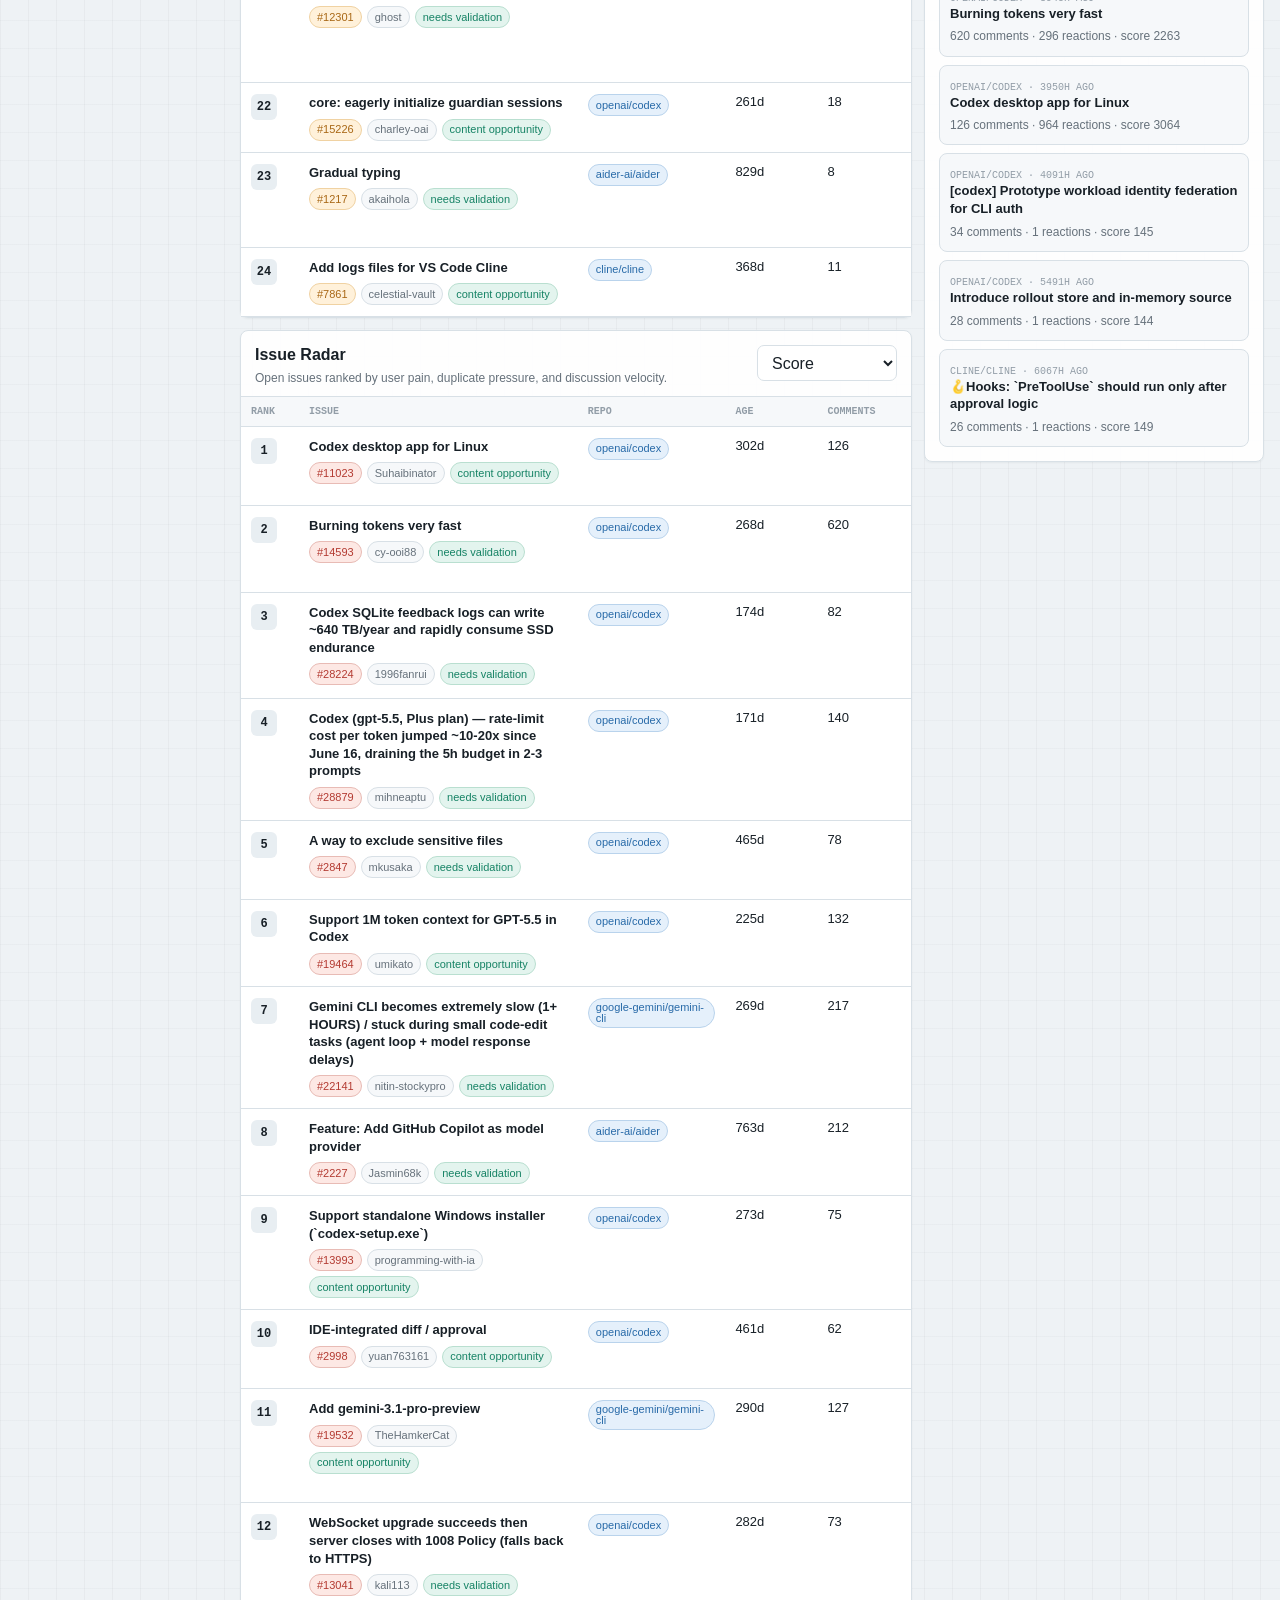
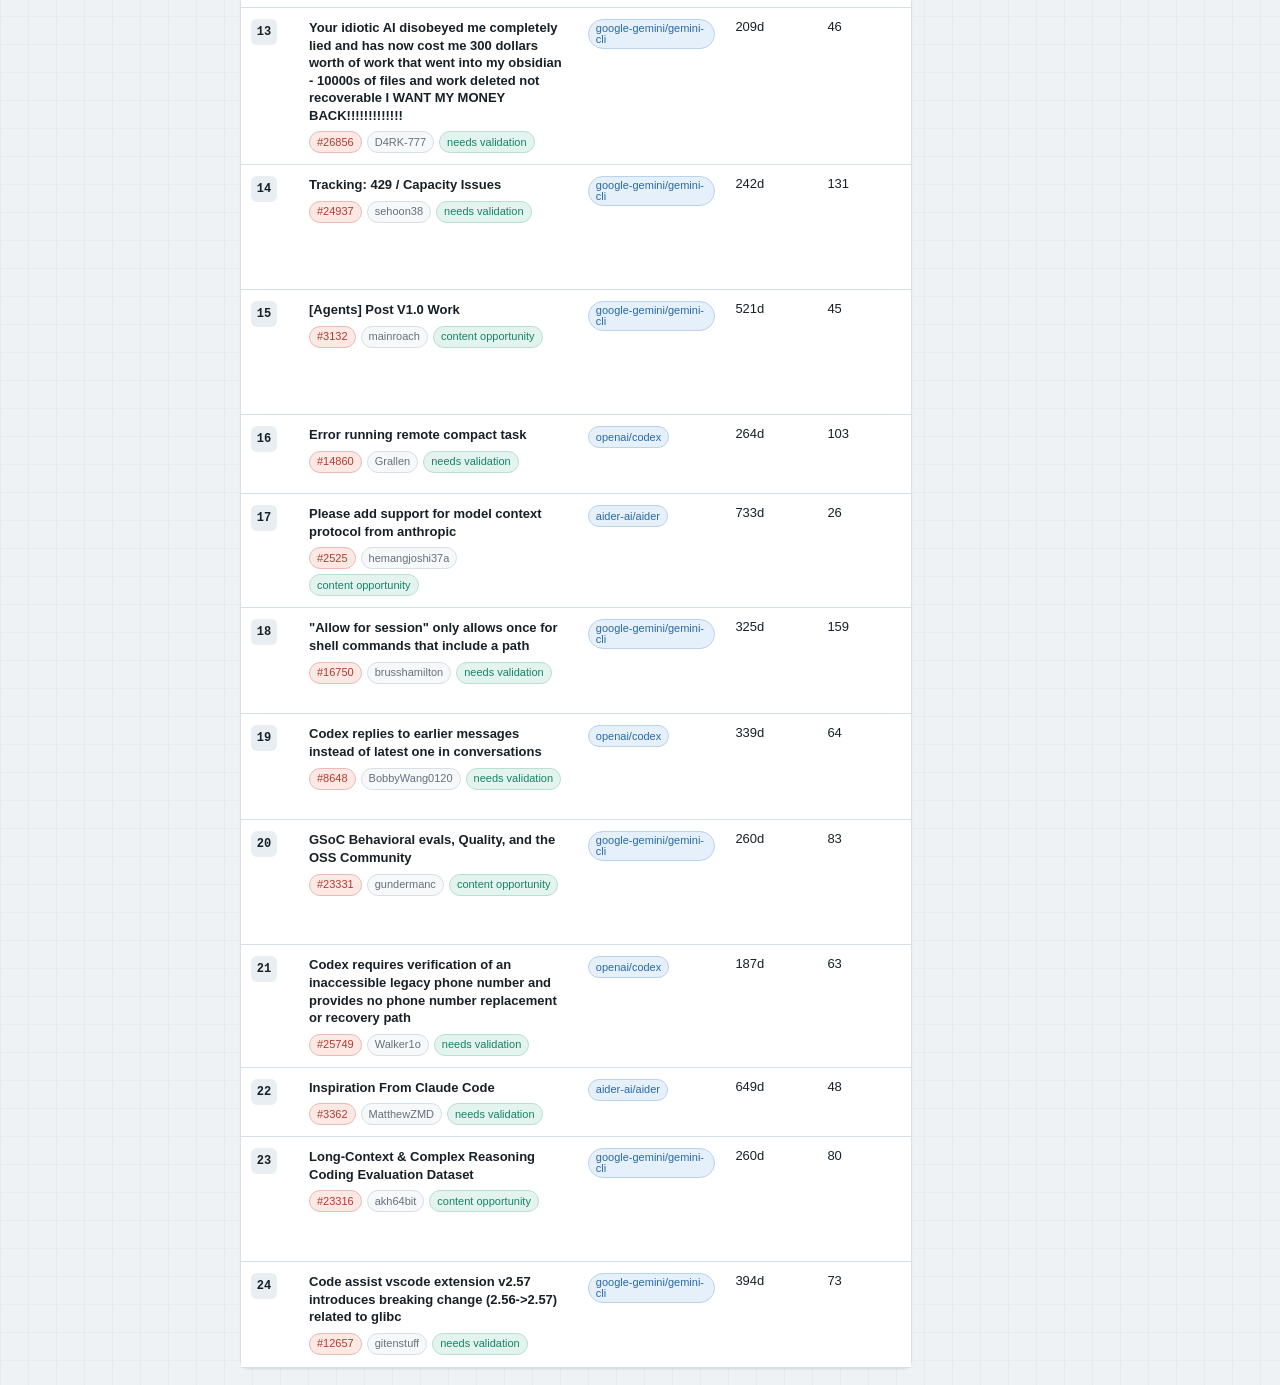
==== commit 50796d8b: "Unify IssueTrending topic navigation" ====
--- a/hot-repo-pulse.html
+++ b/hot-repo-pulse.html
@@ -70,6 +70,24 @@
           <span><strong>Updated</strong><span id="updatedLabel">local seed</span></span>
         </div>
 
+        <section class="topic-switcher" aria-label="IssueTrending topics">
+          <a class="topic-card" href="./index.html#pain-points">
+            <span>Core</span>
+            <strong>Issue Trend Radar</strong>
+            <small>痛点聚类 / 产品机会 / 内容选题</small>
+          </a>
+          <a class="topic-card active" href="#dashboard">
+            <span>Subtopic</span>
+            <strong>Hot Repo Pulse</strong>
+            <small>热门仓库 PR / Issue / 历史快照</small>
+          </a>
+          <a class="topic-card" href="./data/daily-brief.md" target="_blank" rel="noreferrer">
+            <span>Brief</span>
+            <strong>Daily Brief</strong>
+            <small>今日高热 PR / issue / 候选仓库</small>
+          </a>
+        </section>
+
         <section class="overview">
           <div class="title-block">
             <span class="eyebrow">Popular repo intelligence</span>
--- a/hot-repo-pulse.css
+++ b/hot-repo-pulse.css
@@ -470,6 +470,53 @@
   text-transform: uppercase;
 }
 
+.topic-switcher {
+  display: grid;
+  grid-template-columns: repeat(3, minmax(0, 1fr));
+  gap: 8px;
+  margin: 0 0 12px;
+}
+
+.topic-card {
+  min-width: 0;
+  min-height: 72px;
+  padding: 11px 12px;
+  border: 1px solid var(--line);
+  border-radius: 8px;
+  background: rgba(255, 255, 255, 0.86);
+  box-shadow: var(--shadow);
+  display: grid;
+  align-content: center;
+  gap: 4px;
+}
+
+.topic-card:hover,
+.topic-card.active {
+  border-color: rgba(40, 106, 168, 0.42);
+  background: var(--blue-soft);
+}
+
+.topic-card span {
+  color: var(--quiet);
+  font-family: var(--mono);
+  font-size: 10px;
+  text-transform: uppercase;
+}
+
+.topic-card strong {
+  min-width: 0;
+  color: var(--ink);
+  font-size: 14px;
+  line-height: 1.2;
+}
+
+.topic-card small {
+  min-width: 0;
+  color: var(--muted);
+  font-size: 11px;
+  line-height: 1.35;
+}
+
 .overview {
   display: grid;
   grid-template-columns: minmax(280px, 0.8fr) minmax(0, 1.2fr);
@@ -1182,8 +1229,13 @@
   }
 
   .run-strip,
+  .topic-switcher,
   .rail {
     grid-template-columns: 1fr;
+  }
+
+  .topic-card {
+    min-height: 64px;
   }
 
   .metric-grid,
